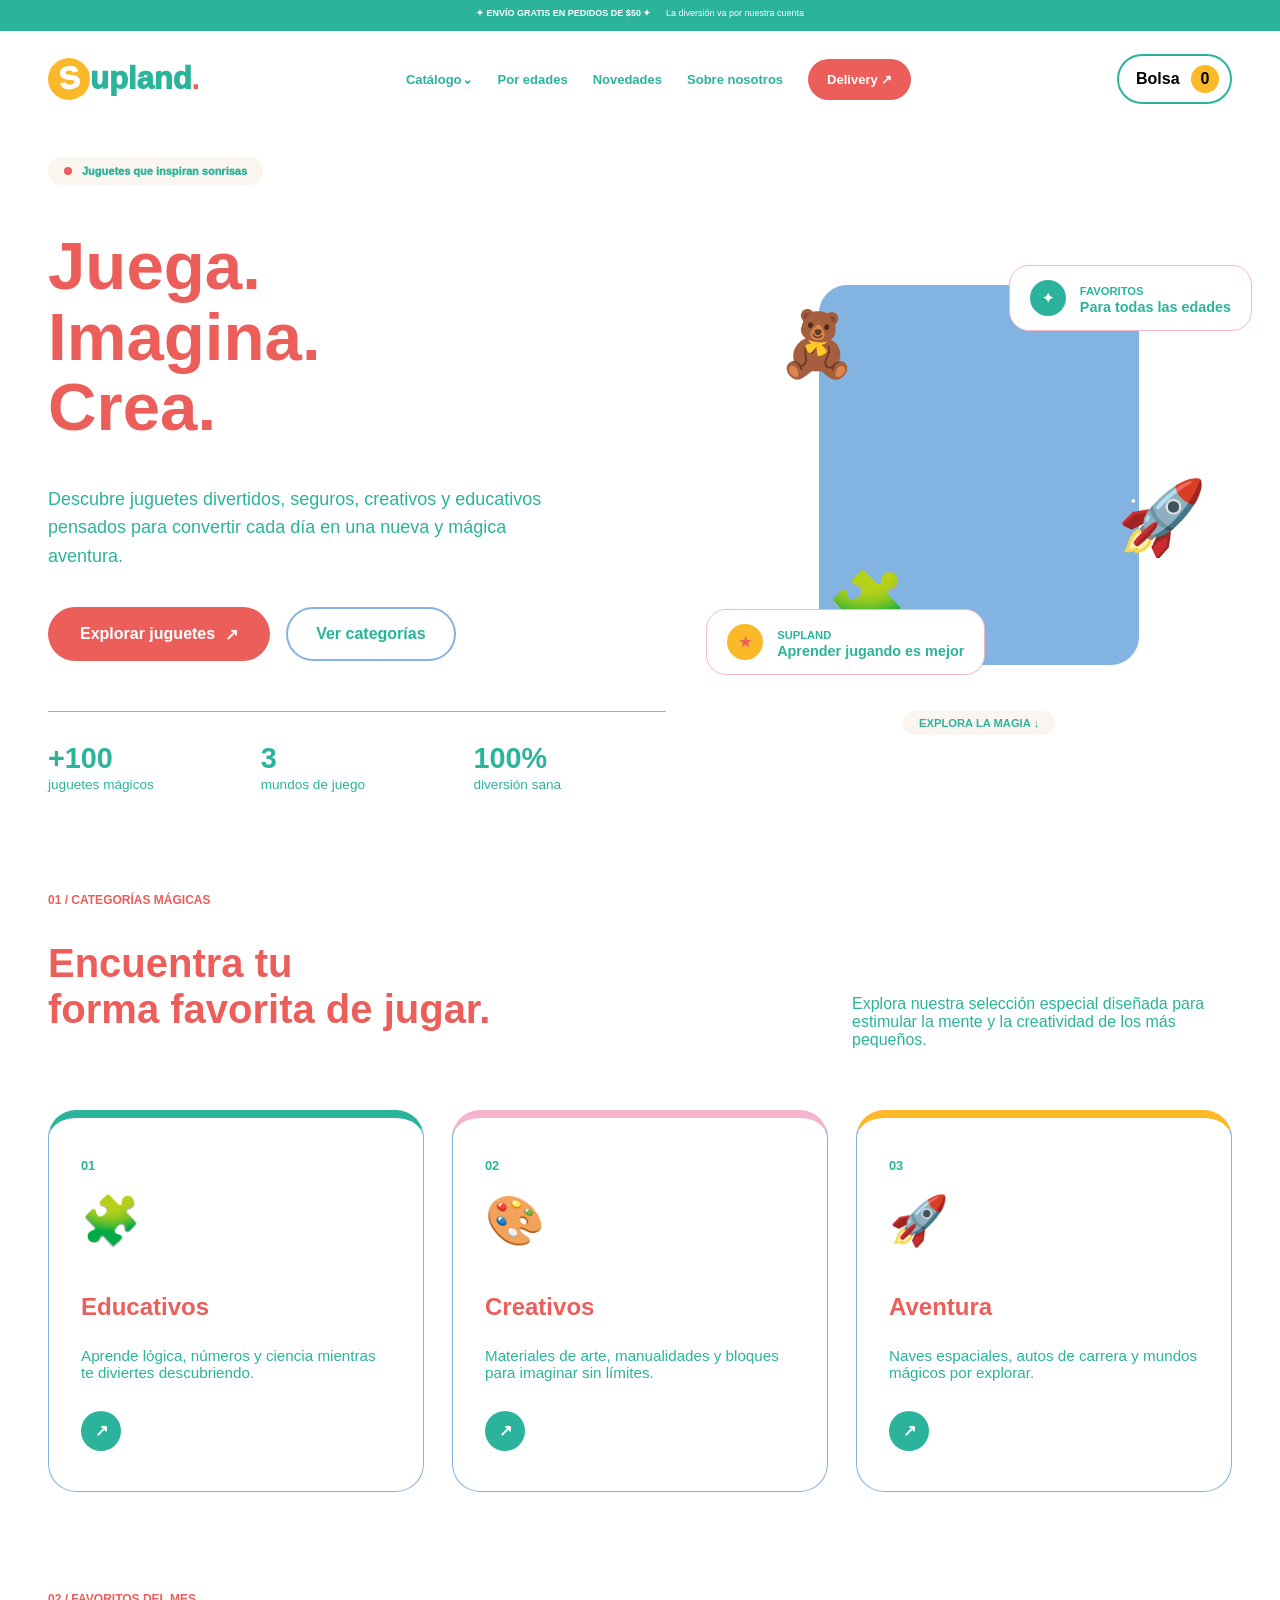
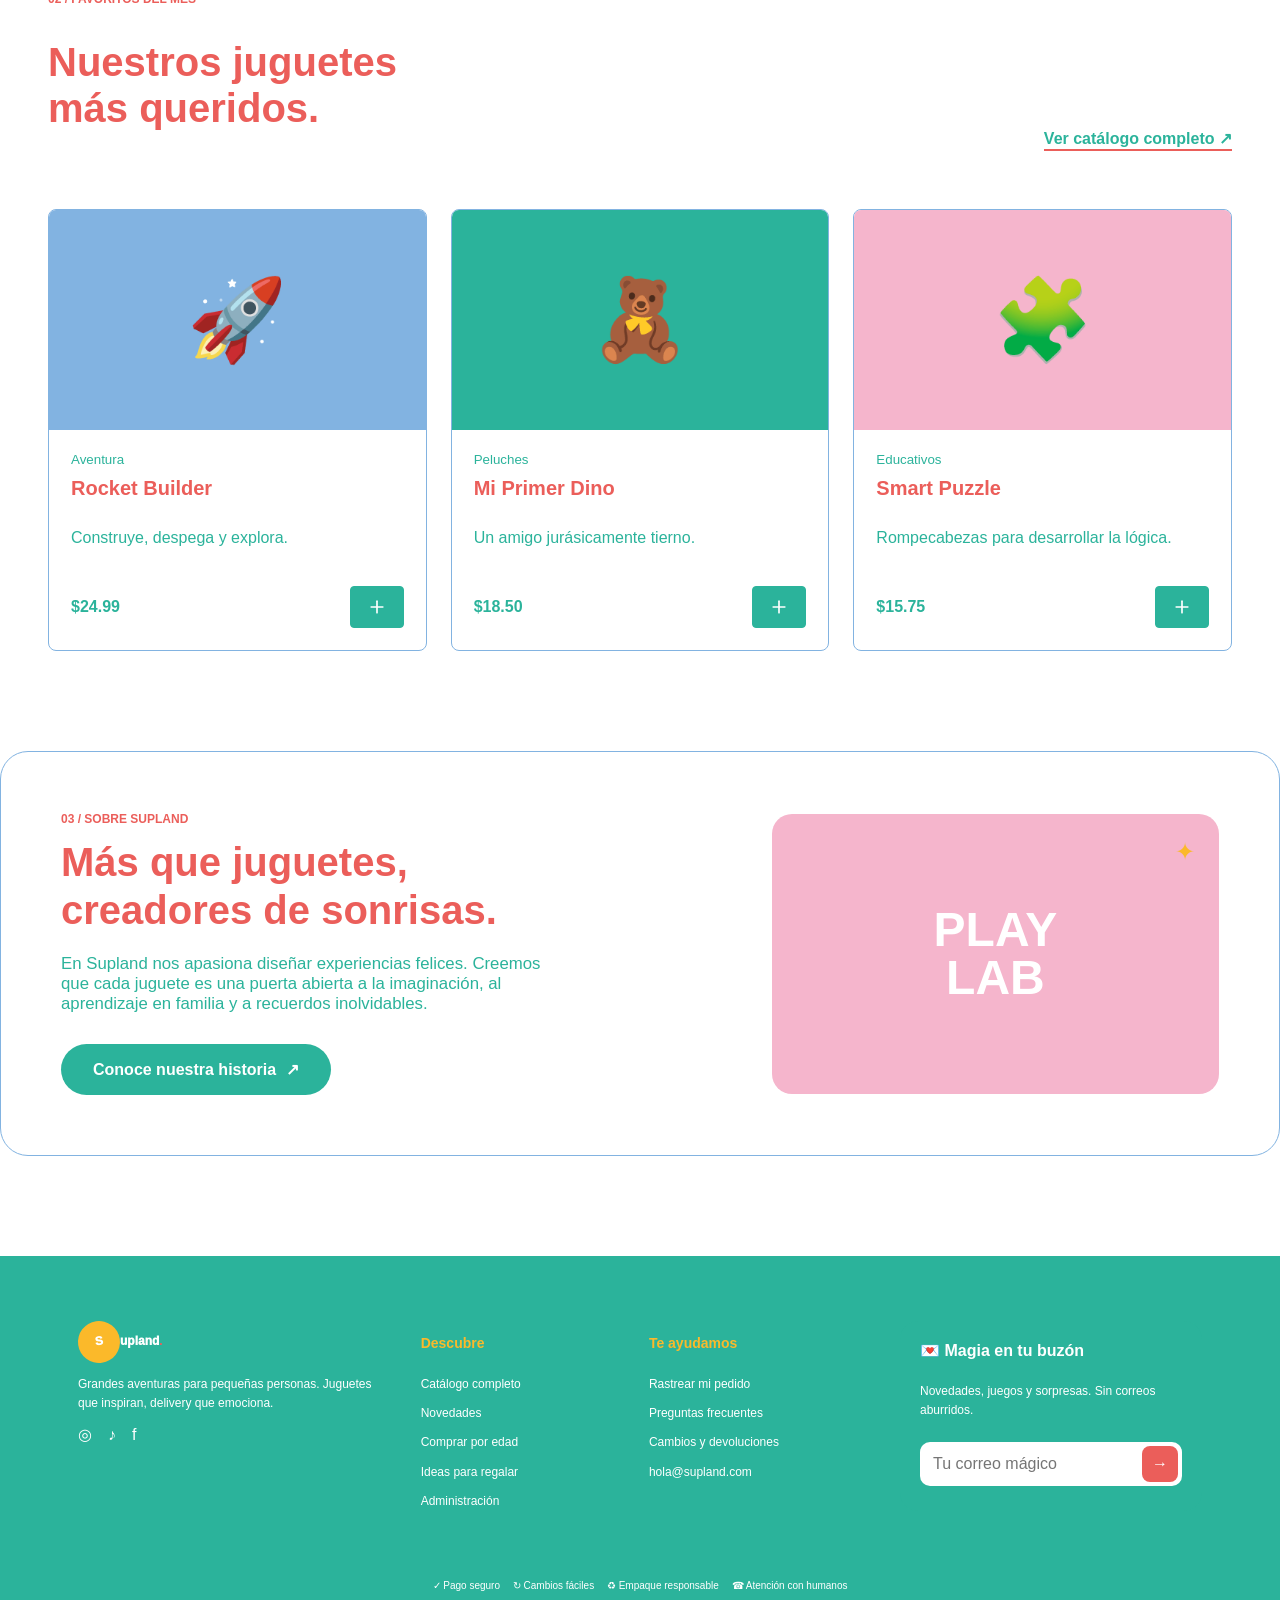
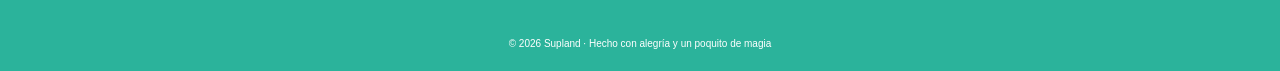
==== index.html @ ac87b67a "Cambios" ====
<!DOCTYPE html>
<html lang="es">
    <head>
        <meta charset="UTF-8">
        <meta name="viewport" content="width=device-width, initial-scale=1.0">
        <meta name="description" content="PlayLab - Tienda de juguetes creativos, educativos y de aventura para niños.">
        <title>Supland | Tienda de Juguetes</title>
        <!-- FUENTES GOOGLE -->
        <link rel="preconnect" href="https://fonts.googleapis.com">
        <link rel="preconnect" href="https://fonts.gstatic.com" crossorigin>
        <!-- CSS EXTERNO -->
        <link rel="stylesheet" href="css/styles.css">
        <link rel="stylesheet" href="css/estilos.css">
        <link rel="stylesheet" href="css/conexiones.css">
        <link rel="stylesheet" href="css/admin.css">
        <link rel="stylesheet" href="css/tienda.css">
    </head>
    <body>
        <div class="promo">✦ ENVÍO GRATIS EN PEDIDOS DE $50 ✦ <span>La diversión va por nuestra cuenta</span>
        </div>
        <header>
            <a class="logo" href="home.html#inicio">
                <i>S</i>upland<b>.</b>
            </a>
            <button class="hamb" aria-label="Abrir menú" aria-controls="site-navigation" aria-expanded="false">☰</button>
            <nav id="site-navigation" aria-label="Navegación principal">
                <div class="drop">
                    <a href="productos.html">Catálogo⌄</a>
                    <div class="mega">
                        <a href="productos.html">🚀 Ciencia y espacio</a>
                        <a href="productos.html">🎨 Arte y creatividad</a>
                        <a href="productos.html">🧩 Juegos y retos</a>
                        <a href="productos.html">🧸 Peluches y amigos</a>
                    </div>
                </div>
                <a href="home.html#edades">Por edades</a>
                <a href="home.html#novedades">Novedades</a>
                <a href="home.html#nosotros">Sobre nosotros</a>
                <a class="delivery" href="delivery.html">Delivery ↗</a>
            </nav>
            <button class="bag" aria-label="Ver bolsa">Bolsa <b id="count">0</b>
            </button>
        </header>
        <main class="page-content">
            <!-- HERO SECTION -->
            <section class="hero" id="inicio">
                <div class="hero-content">
                    <div class="eyebrow">
                        <span class="eyebrow-dot"></span> Juguetes que inspiran sonrisas
                </div>
                    <h1>Juega.<br>
                        <em>Imagina.</em>
                        <br>Crea.</h1>
                    <p>
                    Descubre juguetes divertidos, seguros, creativos y educativos
                    pensados para convertir cada día en una nueva y mágica aventura.
                </p>
                    <div class="hero-buttons">
                        <a href="productos.html" class="primary-button">Explorar juguetes <span>↗</span>
                        </a>
                        <a href="#categorias" class="secondary-button">Ver categorías</a>
                    </div>
                    <div class="hero-info">
                        <div>
                            <strong>+100</strong>
                            <span>juguetes mágicos</span>
                        </div>
                        <div>
                            <strong>3</strong>
                            <span>mundos de juego</span>
                        </div>
                        <div>
                            <strong>100%</strong>
                            <span>diversión sana</span>
                        </div>
                    </div>
                </div>
                <div class="hero-visual">
                    <div class="glow glow-one"></div>
                    <div class="glow glow-two"></div>
                    <div class="shape shape-main">
                        <div class="shape-line"></div>
                        <div class="shape-line line-two"></div>
                        <div class="shape-line line-three"></div>
                    </div>
                    <div class="toy toy-one">🧸</div>
                    <div class="toy toy-two">🚀</div>
                    <div class="toy toy-three">🧩</div>
                    <div class="floating-card card-top">
                        <span class="mini-icon">✦</span>
                        <div>
                            <small>Favoritos</small>
                            <b>Para todas las edades</b>
                        </div>
                    </div>
                    <div class="floating-card card-bottom">
                        <span class="mini-icon yellow">★</span>
                        <div>
                            <small>Supland</small>
                            <b>Aprender jugando es mejor</b>
                        </div>
                    </div>
                    <div class="scroll-label">EXPLORA LA MAGIA <span>↓</span>
                    </div>
                </div>
            </section>
            <!-- CATEGORÍAS PRINCIPALES -->
            <section class="categories" id="categorias">
                <div class="section-heading">
                    <div>
                        <span class="section-tag">01 / CATEGORÍAS MÁGICAS</span>
                        <h2>Encuentra tu<br>
                            <em>forma favorita de jugar.</em>
                        </h2>
                    </div>
                    <p>Explora nuestra selección especial diseñada para estimular la mente y la creatividad de los más pequeños.</p>
                </div>
                <div class="category-grid">
                    <a href="productos.html" class="category-card mint-card">
                        <span class="category-number">01</span>
                        <div class="category-icon">🧩</div>
                        <h3>Educativos</h3>
                        <p>Aprende lógica, números y ciencia mientras te diviertes descubriendo.</p>
                        <span class="arrow">↗</span>
                    </a>
                    <a href="productos.html" class="category-card peach-card">
                        <span class="category-number">02</span>
                        <div class="category-icon">🎨</div>
                        <h3>Creativos</h3>
                        <p>Materiales de arte, manualidades y bloques para imaginar sin límites.</p>
                        <span class="arrow">↗</span>
                    </a>
                    <a href="productos.html" class="category-card yellow-card">
                        <span class="category-number">03</span>
                        <div class="category-icon">🚀</div>
                        <h3>Aventura</h3>
                        <p>Naves espaciales, autos de carrera y mundos mágicos por explorar.</p>
                        <span class="arrow">↗</span>
                    </a>
                </div>
            </section>
            <!-- PRODUCTOS DESTACADOS -->
            <section class="featured" id="productos-destacados">
                <div class="section-heading">
                    <div>
                        <span class="section-tag">02 / FAVORITOS DEL MES</span>
                        <h2>Nuestros juguetes<br>
                            <em>más queridos.</em>
                        </h2>
                    </div>
                    <p>
                        <a href="productos.html" class="view-all">Ver catálogo completo ↗</a>
                    </p>
                </div>
                <div class="store-grid" data-store-grid="" data-limit="3"></div>
            </section>
            <!-- SOBRE NOSOTROS -->
            <section class="about" id="nosotros">
                <div class="about-box">
                    <span class="section-tag">03 / SOBRE SUPLAND</span>
                    <h2>Más que juguetes,<br>
                        <em>creadores de sonrisas.</em>
                    </h2>
                    <p>
                    En Supland nos apasiona diseñar experiencias felices. Creemos que cada juguete 
                    es una puerta abierta a la imaginación, al aprendizaje en familia y a recuerdos inolvidables.
                </p>
                    <a href="productos.html" class="primary-button dark-button">Conoce nuestra historia <span>↗</span>
                    </a>
                </div>
                <div class="about-decoration">
                    <span>PLAY</span>
                    <strong>LAB</strong>
                    <div class="star">✦</div>
                </div>
            </section>
        </main>
        <footer class="sitefooter">
            <div class="footgrid">
                <div>
                    <a class="logo light" href="home.html#inicio">
                        <i>S</i>upland<b>.</b>
                    </a>
                    <p>Grandes aventuras para pequeñas personas. Juguetes que inspiran, delivery que emociona.</p>
                    <div class="social">◎　♪　f</div>
                </div>
                <div>
                    <h3>Descubre</h3>
                    <a href="productos.html">Catálogo completo</a>
                    <a href="home.html#novedades">Novedades</a>
                    <a href="home.html#edades">Comprar por edad</a>
                    <a href="productos.html">Ideas para regalar</a>
                    <a href="admin.html">Administración</a>
                </div>
                <div>
                    <h3>Te ayudamos</h3>
                    <a href="delivery.html">Rastrear mi pedido</a>
                    <a href="home.html#inicio">Preguntas frecuentes</a>
                    <a href="home.html#inicio">Cambios y devoluciones</a>
                    <a href="mailto:hola@supland.com">hola@supland.com</a>
                </div>
                <div class="news">
                    <b>💌 Magia en tu buzón</b>
                    <p>Novedades, juegos y sorpresas. Sin correos aburridos.</p>
                    <form>
                        <input required type="email" placeholder="Tu correo mágico">
                        <button>→</button>
                    </form>
                </div>
            </div>
            <div class="perks">✓ Pago seguro　 ↻ Cambios fáciles　 ♻ Empaque responsable　 ☎ Atención con humanos</div>
            <div class="copy">© 2026 Supland · Hecho con alegría y un poquito de magia</div>
        </footer>
        <div class="toast" role="status"></div>
        <script src="js/lucide.js" defer></script>
        <script src="js/api.js" defer></script>
        <script src="js/tienda.js" defer></script>
    </body>
</html>
---- css/styles.css ----
:root {
    --grass: #2bb39b;
    --sky: #82b3e1;
    --candy: #f5b5cc;
    --crayon: #eb5e5a;
    --sun: #fbb92a;
    --star: #faf5ee;
    --ink: var(--grass);
}

* {
    box-sizing: border-box;
}

html {
    scroll-behavior: smooth;
}

body {
    margin: 0;
    background: var(--star);
    color: var(--ink);
    font-family: Arial,sans-serif;
}

a {
    text-decoration: none;
    color: inherit;
}

button,input {
    font: inherit;
}

button {
    cursor: pointer;
}

.promo {
    height: 31px;
    background: var(--ink);
    color: var(--white);
    text-align: center;
    padding: 8px;
    font-size: 9px;
    font-weight: 900;
    letter-spacing: 0;
}

.promo span {
    color: var(--grass);
    margin-left: 12px;
    font-weight: 500;
    letter-spacing: 0;
}

header {
    height: 96px;
    max-width: 1240px;
    margin: auto;
    padding: 0 28px;
    display: flex;
    align-items: center;
    justify-content: space-between;
    position: relative;
    z-index: 10;
}

.logo {
    font-size: 31px;
    font-weight: 950;
    letter-spacing: 0;
    color: var(--grass);
}

.logo i {
    font-style: normal;
    display: inline-grid;
    place-items: center;
    width: 42px;
    height: 42px;
    border-radius: 50%;
    background: var(--sun);
    color: var(--white);
    transform: rotate(-8deg);
}

.logo>b {
    color: var(--crayon);
}

nav {
    display: flex;
    align-items: center;
    gap: 25px;
    font-size: 13px;
    font-weight: 850;
}

nav>a,.drop>a {
    padding: 38px 0;
}

.delivery,.btn {
    background: var(--crayon);
    color: var(--white)!important;
    padding: 13px 19px!important;
    border-radius: 999px;
    font-weight: 900;
    box-shadow: none;
}

.drop {
    position: relative;
}

.mega {
    display: none;
    position: absolute;
    top: 70px;
    left: -50px;
    width: 245px;
    background: var(--white);
    padding: 20px;
    border-radius: 18px;
    box-shadow: none;
}

.drop:hover .mega {
    display: flex;
    flex-direction: column;
    gap: 14px;
}

.mega a:hover {
    color: var(--crayon);
}

.bag {
    border: 2px solid var(--grass);
    background: var(--white);
    border-radius: 999px;
    padding: 9px 11px 9px 17px;
    font-weight: 900;
}

.bag b {
    display: inline-grid;
    place-items: center;
    background: var(--sun);
    border-radius: 50%;
    width: 28px;
    height: 28px;
    margin-left: 7px;
}

.hamb {
    display: none;
}

.hero {
    min-height: 630px;
    max-width: 1240px;
    margin: auto;
    padding: 45px 48px 75px;
    display: grid;
    grid-template-columns: 1fr 1fr;
    align-items: center;
}

.eyebrow {
    font-size: 11px!important;
    letter-spacing: 0;
    font-weight: 950!important;
    color: var(--grass)!important;
}

.hero h1,.deliveryIntro h1 {
    font-size: 72px;
    line-height: .95;
    letter-spacing: 0;
    margin: 22px 0;
}

.hero h1 em,h2 em,.deliveryIntro em {
    font-style: normal;
    color: var(--crayon);
}

.hero>div:first-child>p:not(.eyebrow),.deliveryIntro>p:not(.eyebrow) {
    font-size: 18px;
    line-height: 1.6;
    color: var(--grass);
    max-width: 520px;
}

.actions {
    display: flex;
    align-items: center;
    gap: 25px;
    margin-top: 30px;
}

.btn {
    display: inline-block;
    background: var(--grass);
    box-shadow: none;
    border: 0;
    border-radius: 14px;
    padding: 16px 21px!important;
}

.plain {
    font-weight: 900;
}

.art {
    height: 500px;
    background: var(--sky);
    border-radius: 48% 52% 43% 57%/54% 38% 62% 46%;
    position: relative;
}

.rocket,.rainbow {
    position: absolute;
    font-size: 100px;
}

.rocket {
    left: 18%;
    top: 40px;
    transform: rotate(-20deg);
}

.rainbow {
    right: 10%;
    top: 65px;
}

.box {
    position: absolute;
    left: 25%;
    bottom: 60px;
    width: 270px;
    height: 205px;
    background: var(--grass);
    color: var(--white);
    border-radius: 15px;
    padding: 70px 20px 20px;
    text-align: center;
    font-size: 20px;
    font-weight: 950;
    letter-spacing: 0;
    box-shadow: none;
}

.box small {
    display: block;
    font-size: 24px;
    letter-spacing: 0;
    margin-top: 8px;
}

.express {
    position: absolute;
    bottom: 10px;
    left: -25px;
    background: var(--white);
    border-radius: 15px;
    padding: 14px 18px;
    box-shadow: none;
}

.express b,.express small {
    display: block;
    margin-left: 35px;
}

.express small {
    font-size: 9px;
    color: var(--grass);
}

.ticker {
    padding: 18px;
    text-align: center;
    background: var(--sun);
    font-size: 11px;
    font-weight: 950;
    letter-spacing: 0;
    transform: rotate(-.6deg);
}

.products {
    max-width: 1200px;
    margin: auto;
    padding: 105px 28px;
}

.heading {
    display: flex;
    justify-content: space-between;
    align-items: end;
    margin-bottom: 35px;
}

.heading h2,.about h2,.deliverycta h2,.ages h2 {
    font-size: 46px;
    letter-spacing: 0;
    margin: 7px 0;
}

.heading button {
    border: 0;
    background: none;
    color: var(--grass);
    font-weight: 900;
}

.grid {
    display: grid;
    grid-template-columns: repeat(4,1fr);
    gap: 20px;
}

.grid article {
    background: var(--white);
    border-radius: 22px;
    overflow: hidden;
    box-shadow: none;
    transition: .2s;
}

.grid article:hover {
    transform: translateY(-7px);
}

.pic {
    height: 210px;
    display: grid;
    place-items: center;
    font-size: 95px;
    position: relative;
}

.pic small {
    position: absolute;
    top: 13px;
    left: 13px;
    background: var(--white);
    padding: 7px 9px;
    border-radius: 99px;
    font-size: 9px;
    font-weight: 900;
}

.sky {
    background: var(--sky);
}

.grass {
    background: var(--grass);
}

.candy {
    background: var(--candy);
}

.sun {
    background: var(--sun);
}

.grid article>p,.grid article>h3,.grid article>footer {
    margin-left: 18px;
    margin-right: 18px;
}

.grid article>p {
    font-size: 11px;
    color: var(--grass);
    margin-top: 18px;
    margin-bottom: 5px;
}

.grid article>h3 {
    margin-top: 0;
}

.grid article>footer {
    display: flex;
    justify-content: space-between;
    align-items: center;
    margin-bottom: 18px;
}

.grid footer button {
    border: 0;
    width: 38px;
    height: 38px;
    border-radius: 11px;
    background: var(--ink);
    color: var(--white);
    font-size: 24px;
}

.ages {
    max-width: 1180px;
    margin: 0 auto 95px;
    background: var(--candy);
    border-radius: 32px;
    padding: 45px 55px;
    display: grid;
    grid-template-columns: .8fr 1.4fr;
    align-items: center;
}

.agegrid {
    display: grid;
    grid-template-columns: repeat(4,1fr);
    gap: 12px;
}

.agegrid button {
    border: 0;
    background: var(--star);
    border-radius: 20px;
    min-height: 150px;
    font-size: 40px;
    box-shadow: none;
}

.agegrid b,.agegrid small {
    display: block;
}

.agegrid b {
    font-size: 20px;
}

.agegrid small {
    font-size: 9px;
    color: var(--grass);
}

.about {
    max-width: 1180px;
    margin: 0 auto 95px;
    padding: 0 25px;
    display: grid;
    grid-template-columns: .85fr 1.15fr;
    gap: 75px;
    align-items: center;
}

.aboutart {
    height: 370px;
    background: var(--grass);
    border-radius: 45% 55%;
    display: grid;
    place-items: center;
    font-size: 120px;
    position: relative;
}

.aboutart b {
    position: absolute;
    right: -20px;
    bottom: 20px;
    background: var(--crayon);
    color: var(--white);
    padding: 15px;
    border-radius: 14px;
    font-size: 14px;
    transform: rotate(5deg);
}

.about>div:last-child>p:not(.eyebrow) {
    line-height: 1.65;
    color: var(--grass);
}

.stats {
    display: flex;
    gap: 28px;
    border-top: 1px solid var(--grass);
    padding-top: 20px;
}

.stats span {
    font-size: 10px;
    color: var(--grass);
}

.stats b {
    display: block;
    font-size: 23px;
    color: var(--grass);
}

.deliverycta {
    background: var(--sky);
    padding: 65px max(25px,calc((100vw - 1120px)/2));
    display: grid;
    grid-template-columns: auto 1.4fr 1fr;
    align-items: center;
    gap: 30px;
}

.deliverycta>span {
    font-size: 65px;
    background: var(--white);
    padding: 12px;
    border-radius: 50%;
}

.deliverycta h2 {
    margin-top: 5px;
}

.route {
    font-size: 48px;
    text-align: center;
}

.route small {
    display: block;
    background: var(--white);
    font-size: 11px;
    padding: 8px;
    border-radius: 9px;
    width: max-content;
    margin: 10px auto;
}

.sitefooter {
    background: var(--ink);
    color: var(--white);
}

.footgrid {
    max-width: 1180px;
    margin: auto;
    padding: 65px 28px 45px;
    display: grid;
    grid-template-columns: 1.3fr .8fr .9fr 1.2fr;
    gap: 45px;
}

.light {
    color: var(--white);
}

.footgrid p,.footgrid a {
    font-size: 12px;
    color: var(--grass);
    line-height: 1.6;
}

.footgrid>div:not(:first-child) {
    display: flex;
    flex-direction: column;
    gap: 10px;
}

.footgrid h3 {
    font-size: 14px;
}

.social {
    color: var(--white);
}

.news {
    background: var(--grass);
    padding: 20px;
    border-radius: 18px;
}

.news form {
    display: flex;
    background: var(--white);
    padding: 4px;
    border-radius: 10px;
}

.news input {
    min-width: 0;
    flex: 1;
    border: 0;
    outline: 0;
    padding: 9px;
}

.news button {
    border: 0;
    background: var(--crayon);
    color: var(--white);
    border-radius: 8px;
    width: 36px;
}

.perks,.copy {
    text-align: center;
    border-top: 1px solid var(--grass);
    padding: 22px;
    color: var(--grass);
    font-size: 10px;
}

.toast {
    display: none;
    position: fixed;
    left: 50%;
    bottom: 25px;
    transform: translateX(-50%);
    background: var(--ink);
    color: var(--white);
    padding: 14px 20px;
    border-radius: 99px;
    font-weight: 900;
    z-index: 50;
}

.toast.show {
    display: block;
}

.deliveryPage {
    min-height: 100vh;
    background: linear-gradient(135deg,var(--star),var(--grass));
}

.back {
    font-weight: 900;
    color: var(--grass);
}

.deliveryMain {
    max-width: 1100px;
    margin: 35px auto;
    padding: 30px;
    display: grid;
    grid-template-columns: 1fr 1fr;
    gap: 70px;
    align-items: center;
}

.miniPerks {
    display: flex;
    flex-direction: column;
    gap: 12px;
    margin-top: 30px;
    font-size: 13px;
    font-weight: 900;
}

.deliveryPanel {
    background: var(--star);
    border-radius: 30px;
    padding: 30px;
    box-shadow: none;
}

.dtop {
    display: flex;
    gap: 14px;
    align-items: center;
}

.dtop>span {
    font-size: 40px;
    background: var(--sun);
    padding: 8px;
    border-radius: 14px;
}

.dtop small {
    font-size: 9px;
    color: var(--grass);
    font-weight: 900;
}

.dtop h2 {
    font-size: 21px;
    margin: 3px 0;
}

.steps {
    display: flex;
    align-items: center;
    margin: 28px 0;
}

.steps i {
    display: grid;
    place-items: center;
    width: 28px;
    height: 28px;
    border-radius: 50%;
    background: var(--grass);
    font-style: normal;
    font-size: 11px;
    font-weight: 900;
}

.steps i.on {
    background: var(--grass);
    color: var(--white);
}

.steps b {
    height: 3px;
    background: var(--grass);
    flex: 1;
}

.step {
    display: none;
}

.step.active {
    display: block;
}

.step h3 {
    font-size: 27px;
    margin: 7px 0 20px;
}

.step label {
    font-size: 11px;
    font-weight: 900;
    display: block;
    margin-top: 12px;
}

.step input {
    width: 100%;
    border: 2px solid var(--grass);
    border-radius: 13px;
    padding: 14px;
    margin-top: 7px;
    outline: 0;
}

.step input:focus {
    border-color: var(--grass);
}

.full {
    width: 100%;
    margin: 18px 0;
}

.full:disabled {
    opacity: .4;
}

.step>small {
    display: block;
    text-align: center;
    color: var(--grass);
}

.order,.driver {
    background: var(--white);
    border-radius: 15px;
    padding: 14px;
    display: flex;
    gap: 12px;
    align-items: center;
}

.order>span,.driver>span {
    font-size: 34px;
}

.order>div,.driver>div {
    flex: 1;
}

.order small,.driver small {
    display: block;
    color: var(--grass);
    font-size: 10px;
}

.eta {
    display: flex;
    gap: 12px;
    background: var(--grass);
    padding: 15px;
    border-radius: 15px;
    margin: 14px 0;
    font-size: 28px;
}

.eta span b,.eta span strong {
    display: block;
    font-size: 12px;
}

.eta span strong {
    font-size: 20px;
    color: var(--grass);
}

.map {
    height: 180px;
    background: var(--grass);
    border-radius: 18px;
    position: relative;
    margin-bottom: 14px;
    overflow: hidden;
}

.map:before {
    content: "";
    position: absolute;
    left: -20px;
    top: 75px;
    width: 120%;
    height: 30px;
    background: var(--white);
    transform: rotate(-7deg);
}

.map span {
    position: absolute;
    font-size: 32px;
    z-index: 2;
}

.shop {
    left: 20px;
    top: 25px;
}

.rider {
    left: 47%;
    top: 68px;
    animation: ride 2s infinite;
}

.home {
    right: 20px;
    bottom: 18px;
}

.outline {
    display: block;
    border: 2px solid var(--grass);
    color: var(--grass);
    text-align: center;
    padding: 13px;
    border-radius: 12px;
    font-weight: 900;
    margin-top: 14px;
}

@keyframes ride {
    50% {
        transform: translateX(20px);
    }
}

@media(max-width:850px) {
    header {
        height: 74px;
    }

    .hamb {
        display: block;
        border: 0;
        background: var(--white);
        font-size: 25px;
    }

    .bag {
        display: none;
    }

    nav {
        display: none;
        position: absolute;
        top: 68px;
        left: 15px;
        right: 15px;
        background: var(--white);
        padding: 18px;
        border-radius: 18px;
        box-shadow: none;
        flex-direction: column;
        align-items: stretch;
    }

    nav.open {
        display: flex;
    }

    nav>a,.drop>a {
        padding: 10px!important;
        display: block;
    }

    .mega {
        display: none!important;
    }

    .hero,.deliveryMain {
        grid-template-columns: 1fr;
    }

    .art {
        margin-top: 45px;
    }

    .grid {
        grid-template-columns: 1fr 1fr;
    }

    .ages,.about {
        grid-template-columns: 1fr;
        gap: 30px;
    }

    .agegrid {
        margin-top: 20px;
    }

    .deliverycta {
        grid-template-columns: 1fr;
    }

    .route {
        text-align: left;
    }

    .footgrid {
        grid-template-columns: 1fr 1fr;
    }

    .deliveryIntro {
        text-align: center;
    }

    .miniPerks {
        align-items: center;
    }
}

@media(max-width:520px) {
    .promo span {
        display: none;
    }

    header {
        padding: 0 18px;
    }

    .logo {
        font-size: 25px;
    }

    .logo i {
        width: 35px;
        height: 35px;
    }

    .hero {
        padding: 35px 20px 60px;
    }

    .hero h1,.deliveryIntro h1 {
        font-size: 53px;
        letter-spacing: 0;
    }

    .art {
        height: 370px;
    }

    .rocket,.rainbow {
        font-size: 70px;
    }

    .box {
        transform: scale(.75);
        transform-origin: bottom left;
        left: 15%;
        bottom: 45px;
    }

    .express {
        left: 5px;
    }

    .products {
        padding: 75px 16px;
    }

    .heading h2,.about h2,.ages h2 {
        font-size: 37px;
    }

    .grid {
        gap: 11px;
    }

    .pic {
        height: 150px;
        font-size: 68px;
    }

    .grid article>p {
        height: 25px;
    }

    .grid article>h3 {
        font-size: 15px;
    }

    .ages {
        margin: 0 16px 70px;
        padding: 32px 20px;
    }

    .agegrid {
        grid-template-columns: 1fr 1fr;
    }

    .about {
        padding: 0 18px;
        gap: 28px;
    }

    .aboutart {
        height: 280px;
        font-size: 90px;
    }

    .stats {
        gap: 12px;
    }

    .deliverycta {
        padding: 50px 22px;
    }

    .deliverycta>span {
        display: none;
    }

    .footgrid {
        grid-template-columns: 1fr;
        padding: 50px 24px 35px;
    }

    .deliveryMain {
        padding: 18px;
        margin: 15px auto;
        gap: 30px;
    }

    .deliveryPanel {
        padding: 22px;
    }

    .deliveryPage header .logo {
        font-size: 24px;
    }
}
---- css/estilos.css ----
:root {
    --grass: #2BB39B;
    --sky: #82B3E1;
    --candy: #F5B5CC;
    --crayon: #EB5E5A;
    --sun: #FBB92A;
    --star: #FAF5EE;
    --white: #FFFFFF;
    --bg-color: var(--white);
    --card-bg: var(--star);
    --text-main: var(--grass);
    --text-muted: var(--grass);
    --accent-color: var(--crayon);
    --accent-text: var(--crayon);
    --font-main: 'DM Sans', sans-serif;
    --font-title: 'Space Grotesk', sans-serif;
    --radius-lg: 28px;
    --radius-md: 20px;
    --radius-sm: 14px;
    --shadow-soft: none;
    --shadow-hover: none;
}

.page-content .navbar {
    display: flex;
    justify-content: space-between;
    align-items: center;
    padding: 24px 48px;
    max-width: 1300px;
    margin: 0 auto;
}

.page-content .brand {
    font-family: var(--font-title);
    font-size: 1.6rem;
    font-weight: 700;
    text-decoration: none;
    color: var(--text-main);
    display: flex;
    align-items: center;
    gap: 8px;
}

.page-content .brand-mark {
    color: var(--accent-text);
    font-size: 1.2rem;
    animation: spinSlow 8s linear infinite;
}

@keyframes spinSlow {
    0% {
        transform: rotate(0deg);
    }

    100% {
        transform: rotate(360deg);
    }
}

.page-content .brand span span {
    color: var(--accent-text);
}

.page-content .nav-links {
    display: flex;
    gap: 32px;
    background: var(--star);
    padding: 10px 24px;
    border-radius: 50px;
    backdrop-filter: blur(10px);
    border: 1px solid var(--sky);
}

.page-content .nav-links a {
    text-decoration: none;
    color: var(--text-muted);
    font-weight: 500;
    font-size: 0.95rem;
    transition: color 0.2s ease;
}

.page-content .nav-links a:hover,
.page-content .nav-links a.active {
    color: var(--accent-text);
    font-weight: 600;
}

.page-content .nav-actions {
    display: flex;
    align-items: center;
    gap: 20px;
}

.page-content .login {
    text-decoration: none;
    color: var(--text-main);
    font-weight: 500;
    font-size: 0.95rem;
}

.page-content .nav-button {
    background-color: var(--grass);
    color: var(--white);
    padding: 12px 24px;
    border-radius: 50px;
    text-decoration: none;
    font-weight: 600;
    font-size: 0.95rem;
    transition: transform 0.2s ease, background-color 0.2s ease;
}

.page-content .nav-button:hover {
    background-color: var(--accent-color);
    transform: translateY(-2px);
}

.page-content .hero {
    max-width: 1300px;
    margin: 30px auto 80px auto;
    padding: 0 48px;
    display: grid;
    grid-template-columns: 1.1fr 0.9fr;
    gap: 60px;
    align-items: center;
}

.page-content .hero-content {
    display: flex;
    flex-direction: column;
}

.page-content .eyebrow {
    display: inline-flex;
    align-items: center;
    gap: 10px;
    background-color: var(--star);
    color: var(--crayon);
    padding: 8px 16px;
    border-radius: 30px;
    font-size: 0.85rem;
    font-weight: 700;
    width: fit-content;
    margin-bottom: 24px;
    box-shadow: none;
}

.page-content .eyebrow-dot {
    width: 8px;
    height: 8px;
    background-color: var(--accent-color);
    border-radius: 50%;
}

.page-content .hero h1 {
    font-family: var(--font-title);
    font-size: 4.2rem;
    line-height: 1.05;
    font-weight: 700;
    color: var(--crayon);
    margin-bottom: 24px;
}

.page-content .hero h1 em {
    font-style: normal;
    color: var(--accent-text);
    position: relative;
}

.page-content .hero p {
    color: var(--text-muted);
    font-size: 1.15rem;
    line-height: 1.5;
    max-width: 520px;
    margin-bottom: 36px;
}

.page-content .hero-buttons {
    display: flex;
    gap: 16px;
    margin-bottom: 50px;
}

.page-content .primary-button {
    background-color: var(--accent-color);
    color: var(--white);
    padding: 16px 32px;
    border-radius: 50px;
    text-decoration: none;
    font-weight: 600;
    display: inline-flex;
    align-items: center;
    gap: 10px;
    box-shadow: none;
    transition: transform 0.2s ease, background-color 0.2s ease;
}

.page-content .primary-button:hover {
    transform: translateY(-3px);
    background-color: var(--grass);
}

.page-content .secondary-button {
    background-color: var(--white);
    color: var(--grass);
    border: 2px solid var(--sky);
    padding: 16px 28px;
    border-radius: 50px;
    text-decoration: none;
    font-weight: 600;
    transition: border-color 0.2s ease, background-color 0.2s ease;
}

.page-content .secondary-button:hover {
    border-color: var(--text-main);
    background-color: var(--star);
}

.page-content .dark-button {
    background-color: var(--grass);
    box-shadow: none;
}

.page-content .dark-button:hover {
    background-color: var(--accent-color);
}

.page-content .hero-info {
    display: grid;
    grid-template-columns: repeat(3, 1fr);
    gap: 20px;
    border-top: 1px solid var(--sky);
    padding-top: 30px;
}

.page-content .hero-info strong {
    font-family: var(--font-title);
    font-size: 1.8rem;
    display: block;
    color: var(--text-main);
}

.page-content .hero-info span {
    font-size: 0.85rem;
    color: var(--text-muted);
}

.page-content .hero-visual {
    position: relative;
    height: 480px;
    display: flex;
    justify-content: center;
    align-items: center;
}

.page-content .glow {
    position: absolute;
    width: 250px;
    height: 250px;
    border-radius: 50%;
    display: none;
    z-index: 0;
}

.page-content .glow-one {
    background-color: var(--grass);
    top: 10%;
    left: 10%;
    opacity: 1;
}

.page-content .glow-two {
    background-color: var(--candy);
    bottom: 10%;
    right: 10%;
    opacity: 1;
}

.page-content .shape-main {
    width: 320px;
    height: 380px;
    background-color: var(--sky);
    border-radius: var(--radius-lg);
    box-shadow: none;
    position: relative;
    z-index: 1;
    display: flex;
    justify-content: center;
    align-items: center;
    border: 1px solid var(--sky);
}

.page-content .toy {
    position: absolute;
    font-size: 4rem;
    z-index: 2;
    animation: floatToy 4s ease-in-out infinite;
    filter: none;
}

.page-content .toy-one {
    top: 15%;
    left: 10%;
    animation-delay: 0s;
}

.page-content .toy-two {
    top: 50%;
    right: 5%;
    animation-delay: 1.5s;
    font-size: 4.5rem;
}

.page-content .toy-three {
    bottom: 15%;
    left: 20%;
    animation-delay: 3s;
}

@keyframes floatToy {
    0%, 100% {
        transform: translateY(0) rotate(0deg);
    }

    50% {
        transform: translateY(-12px) rotate(4deg);
    }
}

.page-content .floating-card {
    position: absolute;
    background: var(--white);
    padding: 14px 20px;
    border-radius: var(--radius-md);
    box-shadow: none;
    display: flex;
    align-items: center;
    gap: 14px;
    z-index: 3;
    backdrop-filter: blur(10px);
    border: 1px solid var(--candy);
}

.page-content .card-top {
    top: 30px;
    right: -20px;
}

.page-content .card-bottom {
    bottom: 40px;
    left: -20px;
}

.page-content .mini-icon {
    width: 36px;
    height: 36px;
    background-color: var(--grass);
    color: var(--white);
    border-radius: 50%;
    display: flex;
    justify-content: center;
    align-items: center;
    font-size: 0.9rem;
    font-weight: bold;
}

.page-content .mini-icon.yellow {
    background-color: var(--sun);
    color: var(--crayon);
}

.page-content .floating-card small {
    font-size: 0.7rem;
    text-transform: uppercase;
    color: var(--text-muted);
    letter-spacing: 0;
    font-weight: 700;
}

.page-content .floating-card b {
    display: block;
    font-size: 0.9rem;
    color: var(--text-main);
}

.page-content .scroll-label {
    position: absolute;
    bottom: -20px;
    font-size: 0.7rem;
    font-weight: 700;
    letter-spacing: 0;
    color: var(--text-muted);
    background: var(--card-bg);
    padding: 6px 16px;
    border-radius: 20px;
    box-shadow: none;
}

.page-content section {
    max-width: 1300px;
    margin: 100px auto;
    padding: 0 48px;
}

.page-content .section-heading {
    display: flex;
    justify-content: space-between;
    align-items: flex-end;
    margin-bottom: 45px;
}

.page-content .section-tag {
    font-size: 0.75rem;
    font-weight: 700;
    letter-spacing: 0;
    color: var(--accent-text);
    text-transform: uppercase;
    display: block;
    margin-bottom: 12px;
}

.page-content .section-heading h2 {
    font-family: var(--font-title);
    font-size: 2.5rem;
    font-weight: 700;
    line-height: 1.15;
    color: var(--crayon);
}

.page-content .section-heading h2 em {
    font-style: normal;
    color: var(--accent-text);
}

.page-content .section-heading p {
    color: var(--text-muted);
    max-width: 380px;
    font-size: 1rem;
}

.page-content .category-grid {
    display: grid;
    grid-template-columns: repeat(3, 1fr);
    gap: 28px;
}

.page-content .category-card {
    background-color: var(--card-bg);
    border-radius: var(--radius-lg);
    padding: 40px 32px;
    text-decoration: none;
    color: var(--text-main);
    position: relative;
    display: flex;
    flex-direction: column;
    box-shadow: none;
    transition: transform 0.3s ease, box-shadow 0.3s ease;
    border: 1px solid var(--sky);
    overflow: hidden;
}

.page-content .category-card:hover {
    transform: translateY(-8px);
    box-shadow: none;
}

.page-content .mint-card {
    background-color: var(--white);
    border-top: 8px solid var(--grass);
}

.page-content .peach-card {
    background-color: var(--white);
    border-top: 8px solid var(--candy);
}

.page-content .yellow-card {
    background-color: var(--white);
    border-top: 8px solid var(--sun);
}

.page-content .category-number {
    font-size: 0.8rem;
    font-weight: 700;
    color: var(--text-muted);
    margin-bottom: 20px;
    display: block;
}

.page-content .category-icon {
    font-size: 3rem;
    margin-bottom: 20px;
}

.page-content .category-card h3 {
    font-family: var(--font-title);
    font-size: 1.5rem;
    font-weight: 700;
    margin-bottom: 10px;
    color: var(--crayon);
}

.page-content .category-card p {
    color: var(--text-muted);
    font-size: 0.95rem;
    margin-bottom: 30px;
    flex-grow: 1;
}

.page-content .category-card .arrow {
    width: 40px;
    height: 40px;
    background-color: var(--grass);
    color: var(--white);
    border-radius: 50%;
    display: flex;
    justify-content: center;
    align-items: center;
    font-weight: bold;
    transition: background-color 0.2s ease, transform 0.2s ease;
}

.page-content .category-card:hover .arrow {
    background-color: var(--accent-color);
    transform: scale(1.1);
}

.page-content .product-grid {
    display: grid;
    grid-template-columns: repeat(3, 1fr);
    gap: 28px;
}

.page-content .product-card {
    background-color: var(--card-bg);
    border-radius: var(--radius-lg);
    overflow: hidden;
    box-shadow: none;
    display: flex;
    flex-direction: column;
    transition: transform 0.3s ease, box-shadow 0.3s ease;
    border: 1px solid var(--sky);
}

.page-content .product-card:hover {
    transform: translateY(-8px);
    box-shadow: none;
}

.page-content .product-image {
    height: 240px;
    position: relative;
    display: flex;
    justify-content: center;
    align-items: center;
}

.page-content .product-mint {
    background-color: var(--grass);
}

.page-content .product-peach {
    background-color: var(--candy);
}

.page-content .product-yellow {
    background-color: var(--sun);
}

.page-content .product-label {
    position: absolute;
    top: 16px;
    left: 16px;
    background-color: var(--white);
    color: var(--crayon);
    padding: 6px 14px;
    border-radius: 20px;
    font-size: 0.75rem;
    font-weight: 700;
    box-shadow: none;
}

.page-content .product-emoji {
    font-size: 5rem;
    filter: none;
    transition: transform 0.3s ease;
}

.page-content .product-card:hover .product-emoji {
    transform: scale(1.1);
}

.page-content .product-info {
    padding: 28px;
    display: flex;
    flex-direction: column;
    flex-grow: 1;
}

.page-content .product-info span {
    font-size: 0.75rem;
    font-weight: 700;
    letter-spacing: 0;
    color: var(--accent-text);
    text-transform: uppercase;
    margin-bottom: 8px;
}

.page-content .product-info h3 {
    font-family: var(--font-title);
    font-size: 1.3rem;
    font-weight: 700;
    margin-bottom: 10px;
    color: var(--crayon);
}

.page-content .product-description {
    color: var(--text-muted);
    font-size: 0.95rem;
    margin-bottom: 24px;
    flex-grow: 1;
}

.page-content .price-row {
    display: flex;
    justify-content: space-between;
    align-items: center;
    border-top: 1px solid var(--sky);
    padding-top: 18px;
}

.page-content .price-row strong {
    font-family: var(--font-title);
    font-size: 1.3rem;
    font-weight: 700;
}

.page-content .product-link {
    text-decoration: none;
    color: var(--text-main);
    font-weight: 600;
    font-size: 0.9rem;
    transition: color 0.2s ease;
}

.page-content .product-link:hover {
    color: var(--accent-text);
}

.page-content .view-all {
    font-weight: 600;
    color: var(--text-main);
    text-decoration: none;
    border-bottom: 2px solid var(--accent-color);
    padding-bottom: 2px;
    transition: color 0.2s ease;
}

.page-content .view-all:hover {
    color: var(--accent-text);
}

.page-content .about {
    display: grid;
    grid-template-columns: 1.2fr 0.8fr;
    gap: 40px;
    background-color: var(--white);
    border-radius: var(--radius-lg);
    padding: 60px;
    box-shadow: none;
    align-items: center;
    border: 1px solid var(--sky);
}

.page-content .about-box h2 {
    font-family: var(--font-title);
    font-size: 2.5rem;
    font-weight: 700;
    margin: 12px 0 20px 0;
    line-height: 1.2;
    color: var(--crayon);
}

.page-content .about-box h2 em {
    font-style: normal;
    color: var(--accent-text);
}

.page-content .about-box p {
    color: var(--text-muted);
    font-size: 1.05rem;
    margin-bottom: 30px;
    max-width: 500px;
}

.page-content .about-decoration {
    background-color: var(--candy);
    border-radius: var(--radius-md);
    height: 280px;
    display: flex;
    flex-direction: column;
    justify-content: center;
    align-items: center;
    position: relative;
    box-shadow: none;
}

.page-content .about-decoration span {
    font-family: var(--font-title);
    font-size: 3rem;
    font-weight: 700;
    letter-spacing: 0;
    color: var(--white);
    line-height: 1;
}

.page-content .about-decoration strong {
    font-family: var(--font-title);
    font-size: 3rem;
    font-weight: 700;
    letter-spacing: 0;
    color: var(--white);
    line-height: 1;
}

.page-content .about-decoration .star {
    position: absolute;
    top: 24px;
    right: 24px;
    font-size: 1.5rem;
    color: var(--sun);
    animation: spinSlow 6s linear infinite;
}

.page-content footer {
    max-width: 1300px;
    margin: 0 auto 40px auto;
    padding: 40px 48px;
    display: flex;
    justify-content: space-between;
    align-items: center;
    border-top: 1px solid var(--sky);
}

.page-content .footer-brand {
    display: flex;
    align-items: center;
    gap: 12px;
}

.page-content .footer-brand strong {
    font-family: var(--font-title);
    font-size: 1.1rem;
}

.page-content .footer-brand p {
    font-size: 0.9rem;
    color: var(--text-muted);
    margin-left: 15px;
    padding-left: 15px;
    border-left: 1px solid var(--sky);
}

.page-content .footer-copy {
    font-size: 0.9rem;
    color: var(--text-muted);
}

@media (max-width: 1024px) {
    .page-content .hero {
        grid-template-columns: 1fr;
        text-align: center;
        gap: 40px;
    }

    .page-content .hero-content {
        align-items: center;
    }

    .page-content .hero p {
        margin-left: auto;
        margin-right: auto;
    }

    .page-content .hero-buttons {
        justify-content: center;
    }

    .page-content .category-grid,
.page-content .product-grid {
        grid-template-columns: repeat(2, 1fr);
    }

    .page-content .about {
        grid-template-columns: 1fr;
    }

    .page-content .navbar {
        padding: 20px 24px;
    }

    .page-content section,
.page-content .hero,
.page-content footer {
        padding-left: 24px;
        padding-right: 24px;
    }
}

@media (max-width: 768px) {
    .page-content .nav-links,
.page-content .nav-actions .login {
        display: none;
    }

    .page-content .hero h1 {
        font-size: 3.2rem;
    }

    .page-content .category-grid,
.page-content .product-grid {
        grid-template-columns: 1fr;
    }

    .page-content .section-heading {
        flex-direction: column;
        align-items: flex-start;
        gap: 15px;
    }

    .page-content footer {
        flex-direction: column;
        gap: 20px;
        text-align: center;
    }

    .page-content .footer-brand p {
        border-left: none;
        margin-left: 0;
        padding-left: 0;
    }
}
---- css/conexiones.css ----
body > header,
body > .sitefooter {
    font-family: Arial, sans-serif;
    line-height: normal;
}

body > .sitefooter {
    width: 100%;
    max-width: none;
    margin: 60px 0 0;
    padding: 0;
    display: block;
    border: 0;
}

.drop:focus-within .mega {
    display: flex;
    flex-direction: column;
    gap: 14px;
}

a:focus-visible,
button:focus-visible,
input:focus-visible {
    outline: 3px solid var(--crayon);
    outline-offset: 4px;
}

.page-content .catalog-toy {
    font-size: 80px;
    line-height: 1;
}

.page-content .catalog-price button {
    border: 0;
    cursor: pointer;
}

.page-content .catalog-grid + .catalog-grid {
    margin-top: 24px;
}

@media (max-width: 850px) {
    body > header {
        height: auto;
        min-height: 74px;
        flex-wrap: wrap;
        gap: 12px;
        padding-top: 12px;
        padding-bottom: 12px;
    }

    body > header nav.open {
        position: static;
        flex-basis: 100%;
        order: 4;
    }

    body > header .bag {
        display: block;
    }

    body > header .hamb {
        margin-left: auto;
    }
}

@media (max-width: 520px) {
    .page-content .catalog-hero {
        flex-direction: column;
        align-items: flex-start;
        gap: 20px;
        padding: 0;
    }

    .page-content.catalog-section {
        padding: 0 20px;
    }

    .page-content .catalog-grid {
        grid-template-columns: minmax(0, 1fr);
    }

    .page-content .hero-buttons {
        flex-wrap: wrap;
    }
}
---- css/admin.css ----
[hidden] {
    display: none !important;
}

.admin-main {
    max-width: 1240px;
    margin: 32px auto 80px;
    padding: 0 28px;
    color: var(--grass);
    line-height: 1.5;
}

.admin-main h1 {
    margin: 6px 0 24px;
    color: var(--crayon);
    font-size: 32px;
}

.admin-main h2 {
    color: var(--crayon);
    font-size: 20px;
    margin: 0 0 20px;
}

.admin-heading,
.admin-actions,
.admin-toolbar,
.dialog-heading,
.editor-actions {
    display: flex;
    align-items: center;
    justify-content: space-between;
    gap: 16px;
}

.admin-actions {
    justify-content: flex-end;
}

.admin-main button,
.admin-main input,
.admin-main select,
.admin-main textarea {
    font: inherit;
}

.admin-main label {
    display: grid;
    gap: 8px;
    margin-bottom: 20px;
    font-weight: 600;
}

.admin-main input:not([type="checkbox"]):not([type="radio"]),
.admin-main select,
.admin-main textarea {
    min-width: 0;
    width: 100%;
    padding: 11px 12px;
    border: 1px solid var(--sky);
    border-radius: 4px;
    background: var(--white);
    color: var(--grass);
}

.admin-main input::placeholder {
    color: var(--grass);
}

.admin-main textarea {
    resize: vertical;
}

.action,
.secondary-action,
.icon-action {
    display: inline-flex;
    justify-content: center;
    align-items: center;
    gap: 8px;
    min-height: 42px;
    padding: 10px 16px;
    border: 1px solid var(--grass);
    border-radius: 4px;
    background: var(--grass);
    color: var(--white);
    font-weight: 600;
    text-decoration: none;
    cursor: pointer;
}

.secondary-action,
.icon-action {
    background: var(--white);
    color: var(--grass);
}

.icon-action {
    width: 42px;
    padding: 10px;
    flex-shrink: 0;
}

.admin-main svg {
    width: 18px;
    height: 18px;
    flex-shrink: 0;
}

.admin-main button:disabled {
    background: var(--star);
    color: var(--grass);
    cursor: wait;
}

.metrics {
    display: grid;
    grid-template-columns: repeat(4, minmax(0, 1fr));
    margin: 24px 0 32px;
    border-bottom: 1px solid var(--sky);
}

.metrics > div {
    padding: 20px;
    border-top: 5px solid var(--grass);
}

.metrics > div:nth-child(2) {
    border-top-color: var(--sky);
}

.metrics > div:nth-child(3) {
    border-top-color: var(--candy);
}

.metrics > div:nth-child(4) {
    border-top-color: var(--sun);
}

.metrics span {
    display: block;
    font-size: 14px;
}

.metrics strong {
    display: block;
    color: var(--crayon);
    font-size: 28px;
}

.admin-tabs {
    display: flex;
    gap: 24px;
    border-bottom: 1px solid var(--sky);
}

.admin-tabs button {
    padding: 12px 4px;
    border: 0;
    border-bottom: 3px solid var(--white);
    color: var(--grass);
    background: var(--white);
    cursor: pointer;
}

.admin-tabs button[aria-selected="true"] {
    border-bottom-color: var(--crayon);
    color: var(--crayon);
}

.admin-toolbar {
    margin: 24px 0;
}

.admin-toolbar .search-field {
    display: flex;
    align-items: center;
    flex: 1;
    margin: 0;
}

.admin-toolbar select {
    width: 200px;
}

.table-wrap {
    overflow-x: auto;
    border-top: 1px solid var(--sky);
}

.admin-main table {
    width: 100%;
    border-collapse: collapse;
    text-align: left;
    font-size: 14px;
}

.admin-main th,
.admin-main td {
    padding: 14px 12px;
    border-bottom: 1px solid var(--sky);
    vertical-align: middle;
}

.admin-main th {
    background: var(--star);
    font-weight: 700;
}

.admin-main td:first-child {
    min-width: 170px;
}

.admin-main .cell-actions {
    display: flex;
    gap: 8px;
}

.record-count,
.form-message {
    font-size: 14px;
}

.form-message {
    color: var(--crayon);
}

.access-panel {
    max-width: 420px;
    margin: 60px auto;
}

.admin-main dialog {
    width: 540px;
    max-width: calc(100% - 32px);
    max-height: 85vh;
    overflow: auto;
    padding: 28px;
    border: 2px solid var(--sky);
    border-radius: 8px;
    background: var(--white);
    color: var(--grass);
}

.admin-main dialog::backdrop {
    background: var(--star);
}

.admin-main .check-label {
    display: flex;
    align-items: center;
    gap: 10px;
}

.check-label input {
    accent-color: var(--grass);
    width: 18px;
    height: 18px;
}

.product-editor {
    display: grid;
    grid-template-columns: minmax(0, 1.5fr) minmax(0, 1fr);
    gap: 64px;
    padding-top: 28px;
    border-top: 1px solid var(--sky);
}

.field-pair {
    display: grid;
    grid-template-columns: repeat(2, minmax(0, 1fr));
    gap: 20px;
    align-items: center;
}

.image-preview {
    display: grid;
    place-items: center;
    aspect-ratio: 1;
    margin-bottom: 24px;
    overflow: hidden;
    border-radius: 8px;
    font-size: 90px;
}

.image-preview img {
    width: 100%;
    height: 100%;
    max-height: 420px;
    object-fit: contain;
}

.swatches {
    display: flex;
    gap: 14px;
    border: 0;
    padding: 0;
    margin: 8px 0 28px;
}

.swatches legend {
    margin-bottom: 14px;
}

.swatches label {
    position: relative;
    margin: 0;
}

.swatches input {
    position: absolute;
    opacity: 0;
}

.swatches label > span:first-of-type {
    display: block;
    width: 34px;
    height: 34px;
    border-radius: 50%;
    border: 2px solid var(--white);
}

.swatches input:checked + span,
.swatches input:focus-visible + span {
    outline: 2px solid var(--grass);
    outline-offset: 2px;
}

.color-grass {
    background: var(--grass);
}

.color-sky {
    background: var(--sky);
}

.color-candy {
    background: var(--candy);
}

.color-crayon {
    background: var(--crayon);
}

.color-sun {
    background: var(--sun);
}

.color-star {
    background: var(--star);
}

.sr-only {
    position: absolute;
    width: 1px;
    height: 1px;
    overflow: hidden;
    clip-path: inset(50%);
}

@media (max-width: 800px) {
    .admin-main {
        padding: 0 20px;
    }

    .admin-heading {
        align-items: flex-start;
        flex-direction: column;
    }

    .metrics {
        grid-template-columns: repeat(2, minmax(0, 1fr));
    }

    .admin-toolbar {
        flex-wrap: wrap;
    }

    .admin-toolbar .search-field {
        flex-basis: 100%;
    }

    .product-editor {
        grid-template-columns: minmax(0, 1fr);
        gap: 32px;
    }

    .product-media {
        max-width: 460px;
    }

    .field-pair {
        grid-template-columns: minmax(0, 1fr);
        gap: 0;
    }

    .admin-tabs {
        gap: 16px;
    }
}
---- css/tienda.css ----
:root {
    --grass: #2BB39B;
    --sky: #82B3E1;
    --candy: #F5B5CC;
    --crayon: #EB5E5A;
    --sun: #FBB92A;
    --star: #FAF5EE;
    --white: #FFFFFF;
    --ink: var(--grass);
    --bg-color: var(--white);
    --text-main: var(--grass);
    --text-muted: var(--grass);
    --accent-text: var(--crayon);
}

body,
body.deliveryPage {
    background: var(--white);
}

h1, h2, h3,
.page-content h1,
.page-content h2,
.page-content h3 {
    color: var(--crayon);
    letter-spacing: 0;
}

.sitefooter h3 {
    color: var(--sun);
}

.sitefooter p,
.sitefooter a,
.sitefooter .copy,
.sitefooter .perks,
.promo,
.promo span {
    color: var(--white);
}

[hidden] {
    display: none !important;
}

.store-catalog {
    max-width: 1200px;
    margin: 40px auto 70px;
    padding: 0 24px;
}

.store-tools {
    display: flex;
    gap: 16px;
    margin: 24px 0;
}

.store-tools input,
.store-tools select {
    padding: 12px;
    border: 1px solid var(--sky);
    border-radius: 4px;
    color: var(--grass);
    background: var(--white);
    font: inherit;
    min-width: 0;
}

.store-tools input {
    flex: 1;
}

.store-grid {
    display: grid;
    grid-template-columns: repeat(3, minmax(0, 1fr));
    gap: 24px;
}

.store-card {
    display: flex;
    flex-direction: column;
    min-width: 0;
    overflow: hidden;
    border: 1px solid var(--sky);
    border-radius: 8px;
    background: var(--white);
}

.store-image {
    display: grid;
    place-items: center;
    height: 220px;
    font-size: 80px;
}

.store-image img {
    width: 100%;
    height: 220px;
    object-fit: contain;
}

.store-info {
    display: flex;
    flex-direction: column;
    flex: 1;
    padding: 22px;
}

.store-info h3 {
    font-size: 20px;
    margin: 10px 0;
    overflow-wrap: anywhere;
}

.store-info p {
    flex: 1;
    line-height: 1.5;
    overflow-wrap: anywhere;
}

.store-price {
    display: flex;
    justify-content: space-between;
    align-items: center;
    gap: 16px;
    margin-top: 20px;
}

.store-price svg {
    width: 20px;
    height: 20px;
}

.checkout-layout {
    display: grid;
    grid-template-columns: minmax(0, 1fr) minmax(0, 1fr);
    gap: 56px;
}

.cart-line {
    display: flex;
    flex-wrap: wrap;
    gap: 16px;
    justify-content: space-between;
    padding: 20px 0;
    border-bottom: 1px solid var(--sky);
}

.quantity-controls {
    display: flex;
    gap: 8px;
    align-items: center;
}

.quantity-controls span {
    min-width: 24px;
    text-align: center;
}

.checkout-total {
    display: flex;
    justify-content: space-between;
    margin: 24px 0;
    font-size: 22px;
}

@media (max-width: 800px) {
    .store-grid {
        grid-template-columns: repeat(2, minmax(0, 1fr));
    }

    .checkout-layout {
        grid-template-columns: minmax(0, 1fr);
        gap: 32px;
    }
}

@media (max-width: 520px) {
    .store-grid {
        grid-template-columns: minmax(0, 1fr);
    }

    .store-tools {
        flex-direction: column;
    }
}
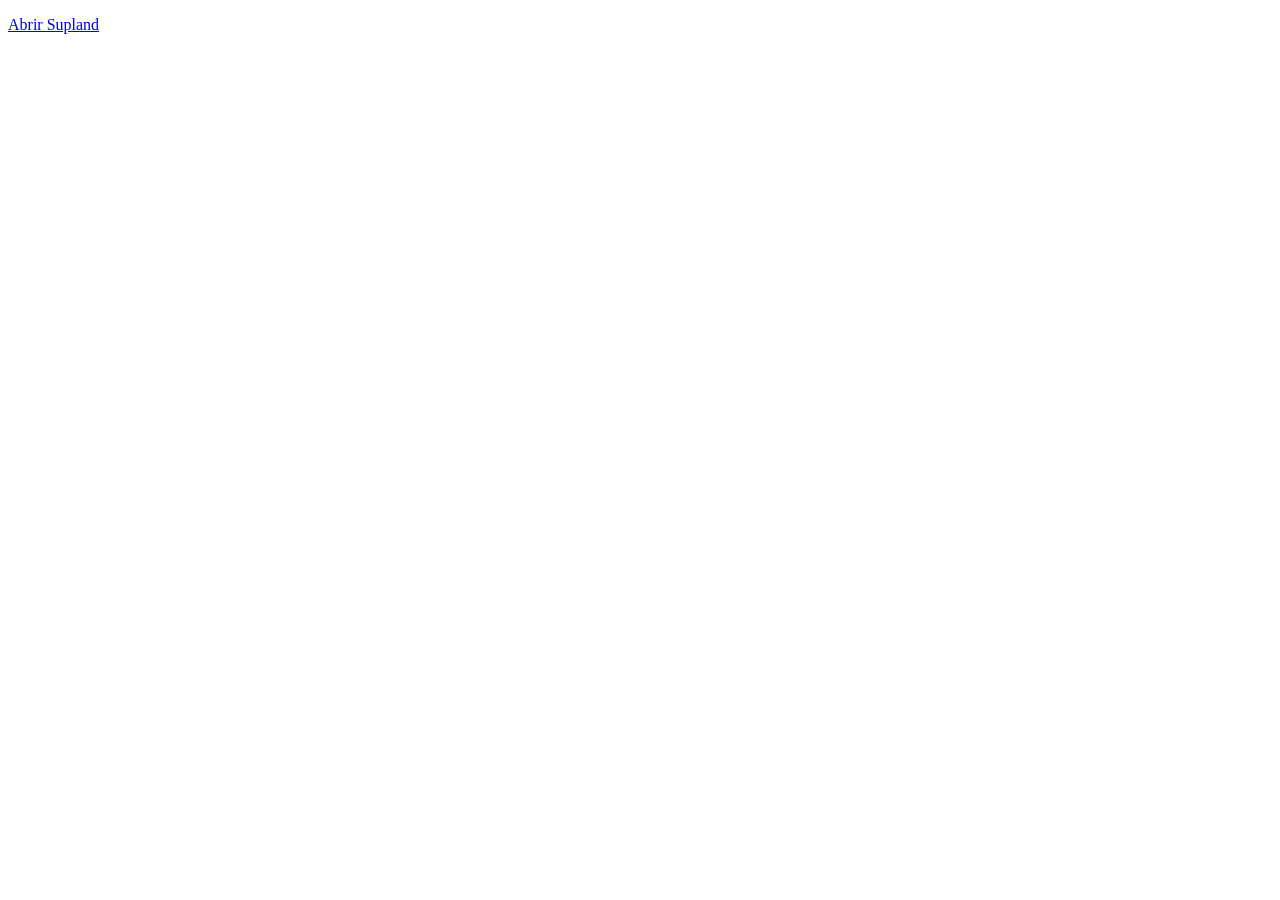
==== commit 76b4297b: "Base de datos" ====
--- a/index.html
+++ b/index.html
@@ -1,226 +1,12 @@
-<!DOCTYPE html>
-<html lang="es">
-    <head>
-        <meta charset="UTF-8">
-        <meta name="viewport" content="width=device-width, initial-scale=1.0">
-        <meta name="description" content="PlayLab - Tienda de juguetes creativos, educativos y de aventura para niños.">
-        <title>Supland | Tienda de Juguetes</title>
-        <!-- FUENTES GOOGLE -->
-        <link rel="preconnect" href="https://fonts.googleapis.com">
-        <link rel="preconnect" href="https://fonts.gstatic.com" crossorigin>
-        <!-- CSS EXTERNO -->
-        <link rel="stylesheet" href="css/styles.css">
-        <link rel="stylesheet" href="css/estilos.css">
-        <link rel="stylesheet" href="css/conexiones.css">
-        <link rel="stylesheet" href="css/admin.css">
-        <link rel="stylesheet" href="css/tienda.css">
-    </head>
-    <body>
-        <div class="promo">✦ ENVÍO GRATIS EN PEDIDOS DE $50 ✦ <span>La diversión va por nuestra cuenta</span>
-        </div>
-        <header>
-            <a class="logo" href="home.html#inicio">
-                <i>S</i>upland<b>.</b>
-            </a>
-            <button class="hamb" aria-label="Abrir menú" aria-controls="site-navigation" aria-expanded="false">☰</button>
-            <nav id="site-navigation" aria-label="Navegación principal">
-                <div class="drop">
-                    <a href="productos.html">Catálogo⌄</a>
-                    <div class="mega">
-                        <a href="productos.html">🚀 Ciencia y espacio</a>
-                        <a href="productos.html">🎨 Arte y creatividad</a>
-                        <a href="productos.html">🧩 Juegos y retos</a>
-                        <a href="productos.html">🧸 Peluches y amigos</a>
-                    </div>
-                </div>
-                <a href="home.html#edades">Por edades</a>
-                <a href="home.html#novedades">Novedades</a>
-                <a href="home.html#nosotros">Sobre nosotros</a>
-                <a class="delivery" href="delivery.html">Delivery ↗</a>
-            </nav>
-            <button class="bag" aria-label="Ver bolsa">Bolsa <b id="count">0</b>
-            </button>
-        </header>
-        <main class="page-content">
-            <!-- HERO SECTION -->
-            <section class="hero" id="inicio">
-                <div class="hero-content">
-                    <div class="eyebrow">
-                        <span class="eyebrow-dot"></span> Juguetes que inspiran sonrisas-
-                </div>
-                    <h1>Juega.<br>
-                        <em>Imagina.</em>
-                        <br>Crea.</h1>
-                    <p>-
-                    Descubre juguetes divertidos, seguros, creativos y educativos-
-                    pensados para convertir cada día en una nueva y mágica aventura.-
-                </p>
-                    <div class="hero-buttons">
-                        <a href="productos.html" class="primary-button">Explorar juguetes <span>↗</span>
-                        </a>
-                        <a href="#categorias" class="secondary-button">Ver categorías</a>
-                    </div>
-                    <div class="hero-info">
-                        <div>
-                            <strong>+100</strong>
-                            <span>juguetes mágicos</span>
-                        </div>
-                        <div>
-                            <strong>3</strong>
-                            <span>mundos de juego</span>
-                        </div>
-                        <div>
-                            <strong>100%</strong>
-                            <span>diversión sana</span>
-                        </div>
-                    </div>
-                </div>
-                <div class="hero-visual">
-                    <div class="glow glow-one"></div>
-                    <div class="glow glow-two"></div>
-                    <div class="shape shape-main">
-                        <div class="shape-line"></div>
-                        <div class="shape-line line-two"></div>
-                        <div class="shape-line line-three"></div>
-                    </div>
-                    <div class="toy toy-one">🧸</div>
-                    <div class="toy toy-two">🚀</div>
-                    <div class="toy toy-three">🧩</div>
-                    <div class="floating-card card-top">
-                        <span class="mini-icon">✦</span>
-                        <div>
-                            <small>Favoritos</small>
-                            <b>Para todas las edades</b>
-                        </div>
-                    </div>
-                    <div class="floating-card card-bottom">
-                        <span class="mini-icon yellow">★</span>
-                        <div>
-                            <small>Supland</small>
-                            <b>Aprender jugando es mejor</b>
-                        </div>
-                    </div>
-                    <div class="scroll-label">EXPLORA LA MAGIA <span>↓</span>
-                    </div>
-                </div>
-            </section>
-            <!-- CATEGORÍAS PRINCIPALES -->
-            <section class="categories" id="categorias">
-                <div class="section-heading">
-                    <div>
-                        <span class="section-tag">01 / CATEGORÍAS MÁGICAS</span>
-                        <h2>Encuentra tu<br>
-                            <em>forma favorita de jugar.</em>
-                        </h2>
-                    </div>
-                    <p>Explora nuestra selección especial diseñada para estimular la mente y la creatividad de los más pequeños.</p>
-                </div>
-                <div class="category-grid">
-                    <a href="productos.html" class="category-card mint-card">
-                        <span class="category-number">01</span>
-                        <div class="category-icon">🧩</div>
-                        <h3>Educativos</h3>
-                        <p>Aprende lógica, números y ciencia mientras te diviertes descubriendo.</p>
-                        <span class="arrow">↗</span>
-                    </a>
-                    <a href="productos.html" class="category-card peach-card">
-                        <span class="category-number">02</span>
-                        <div class="category-icon">🎨</div>
-                        <h3>Creativos</h3>
-                        <p>Materiales de arte, manualidades y bloques para imaginar sin límites.</p>
-                        <span class="arrow">↗</span>
-                    </a>
-                    <a href="productos.html" class="category-card yellow-card">
-                        <span class="category-number">03</span>
-                        <div class="category-icon">🚀</div>
-                        <h3>Aventura</h3>
-                        <p>Naves espaciales, autos de carrera y mundos mágicos por explorar.</p>
-                        <span class="arrow">↗</span>
-                    </a>
-                </div>
-            </section>
-            <!-- PRODUCTOS DESTACADOS -->
-            <section class="featured" id="productos-destacados">
-                <div class="section-heading">
-                    <div>
-                        <span class="section-tag">02 / FAVORITOS DEL MES</span>
-                        <h2>Nuestros juguetes<br>
-                            <em>más queridos.</em>
-                        </h2>
-                    </div>
-                    <p>
-                        <a href="productos.html" class="view-all">Ver catálogo completo ↗</a>
-                    </p>
-                </div>
-                <div class="store-grid" data-store-grid="" data-limit="3"></div>
-            </section>
-            <!-- SOBRE NOSOTROS -->
-            <section class="about" id="nosotros">
-                <div class="about-box">
-                    <span class="section-tag">03 / SOBRE SUPLAND</span>
-                    <h2>Más que juguetes,<br>
-                        <em>creadores de sonrisas.</em>
-                    </h2>
-                    <p>-
-                    En Supland nos apasiona diseñar experiencias felices. Creemos que cada juguete -
-                    es una puerta abierta a la imaginación, al aprendizaje en familia y a recuerdos inolvidables.-
-                </p>
-                    <a href="productos.html" class="primary-button dark-button">Conoce nuestra historia <span>↗</span>
-                    </a>
-                </div>
-                <div class="about-decoration">
-                    <span>PLAY</span>
-                    <strong>LAB</strong>
-                    <div class="star">✦</div>
-                </div>
-            </section>
-        </main>
-        <footer class="sitefooter">
-            <div class="footgrid">
-                <div>
-                    <a class="logo light" href="home.html#inicio">
-                        <i>S</i>upland<b>.</b>
-                    </a>
-                    <p>Grandes aventuras para pequeñas personas. Juguetes que inspiran, delivery que emociona.</p>
-                    <div class="social">◎　♪　f</div>
-                </div>
-                <div>
-                    <h3>Descubre</h3>
-                    <a href="productos.html">Catálogo completo</a>
-                    <a href="home.html#novedades">Novedades</a>
-                    <a href="home.html#edades">Comprar por edad</a>
-                    <a href="productos.html">Ideas para regalar</a>
-                    <a href="admin.html">Administración</a>
-                </div>
-                <div>
-                    <h3>Te ayudamos</h3>
-                    <a href="delivery.html">Rastrear mi pedido</a>
-                    <a href="home.html#inicio">Preguntas frecuentes</a>
-                    <a href="home.html#inicio">Cambios y devoluciones</a>
-                    <a href="mailto:hola@supland.com">hola@supland.com</a>
-                </div>
-                <div class="news">
-                    <b>💌 Magia en tu buzón</b>
-                    <p>Novedades, juegos y sorpresas. Sin correos aburridos.</p>
-                    <form>
-                        <input required type="email" placeholder="Tu correo mágico">
-                        <button>→</button>
-                    </form>
-                </div>
-            </div>
-            <div class="perks">✓ Pago seguro　 ↻ Cambios fáciles　 ♻ Empaque responsable　 ☎ Atención con humanos</div>
-            <div class="copy">© 2026 Supland · Hecho con alegría y un poquito de magia</div>
-        </footer>
-        <div class="toast" role="status"></div>
-        <script src="js/lucide.js" defer></script>
-        <script src="js/api.js" defer></script>
-        <script src="js/tienda.js" defer></script>
-    </body>
-</html>
+<!DOCTYPE html>
+<html lang="es">
+<head>
+    <meta charset="UTF-8">
+    <meta name="viewport" content="width=device-width, initial-scale=1">
+    <meta http-equiv="refresh" content="0; url=index.php">
+    <title>Supland</title>
+</head>
+<body>
+    <p><a href="index.php">Abrir Supland</a></p>
+</body>
+</html>
